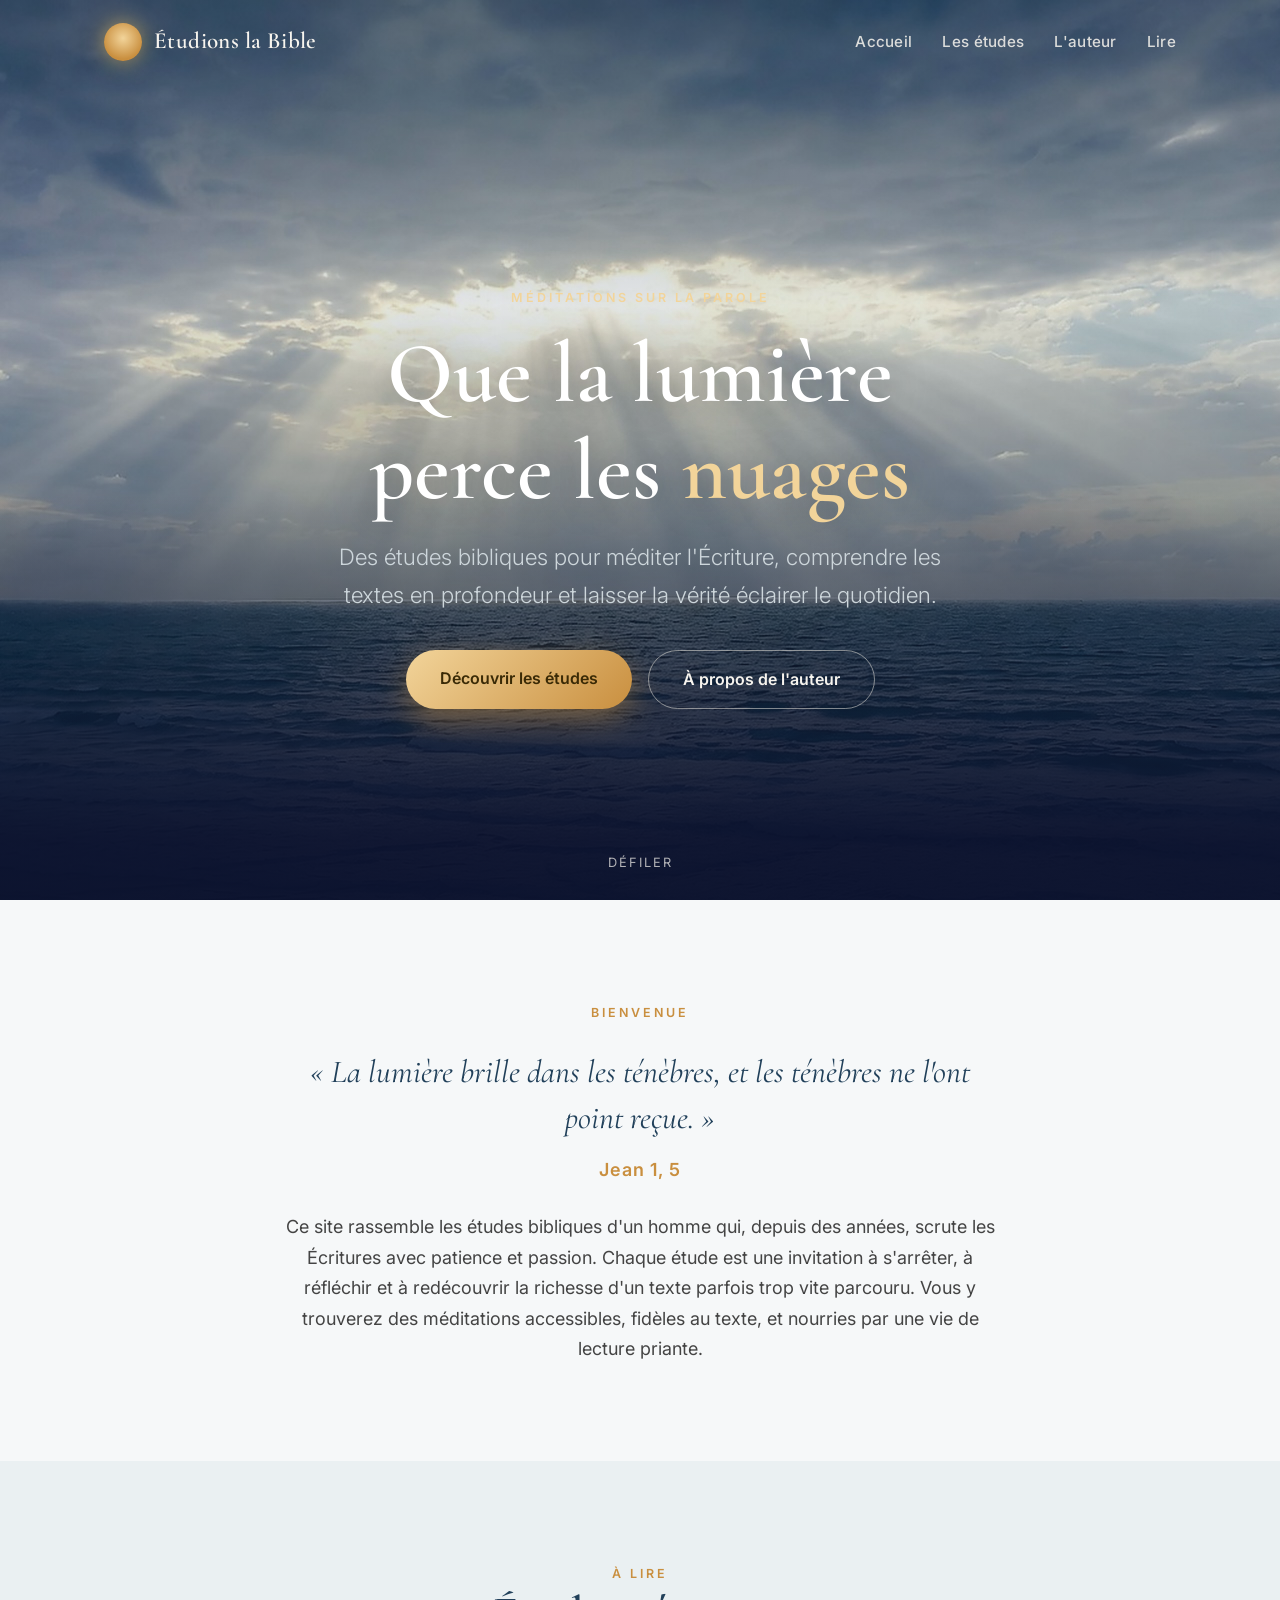
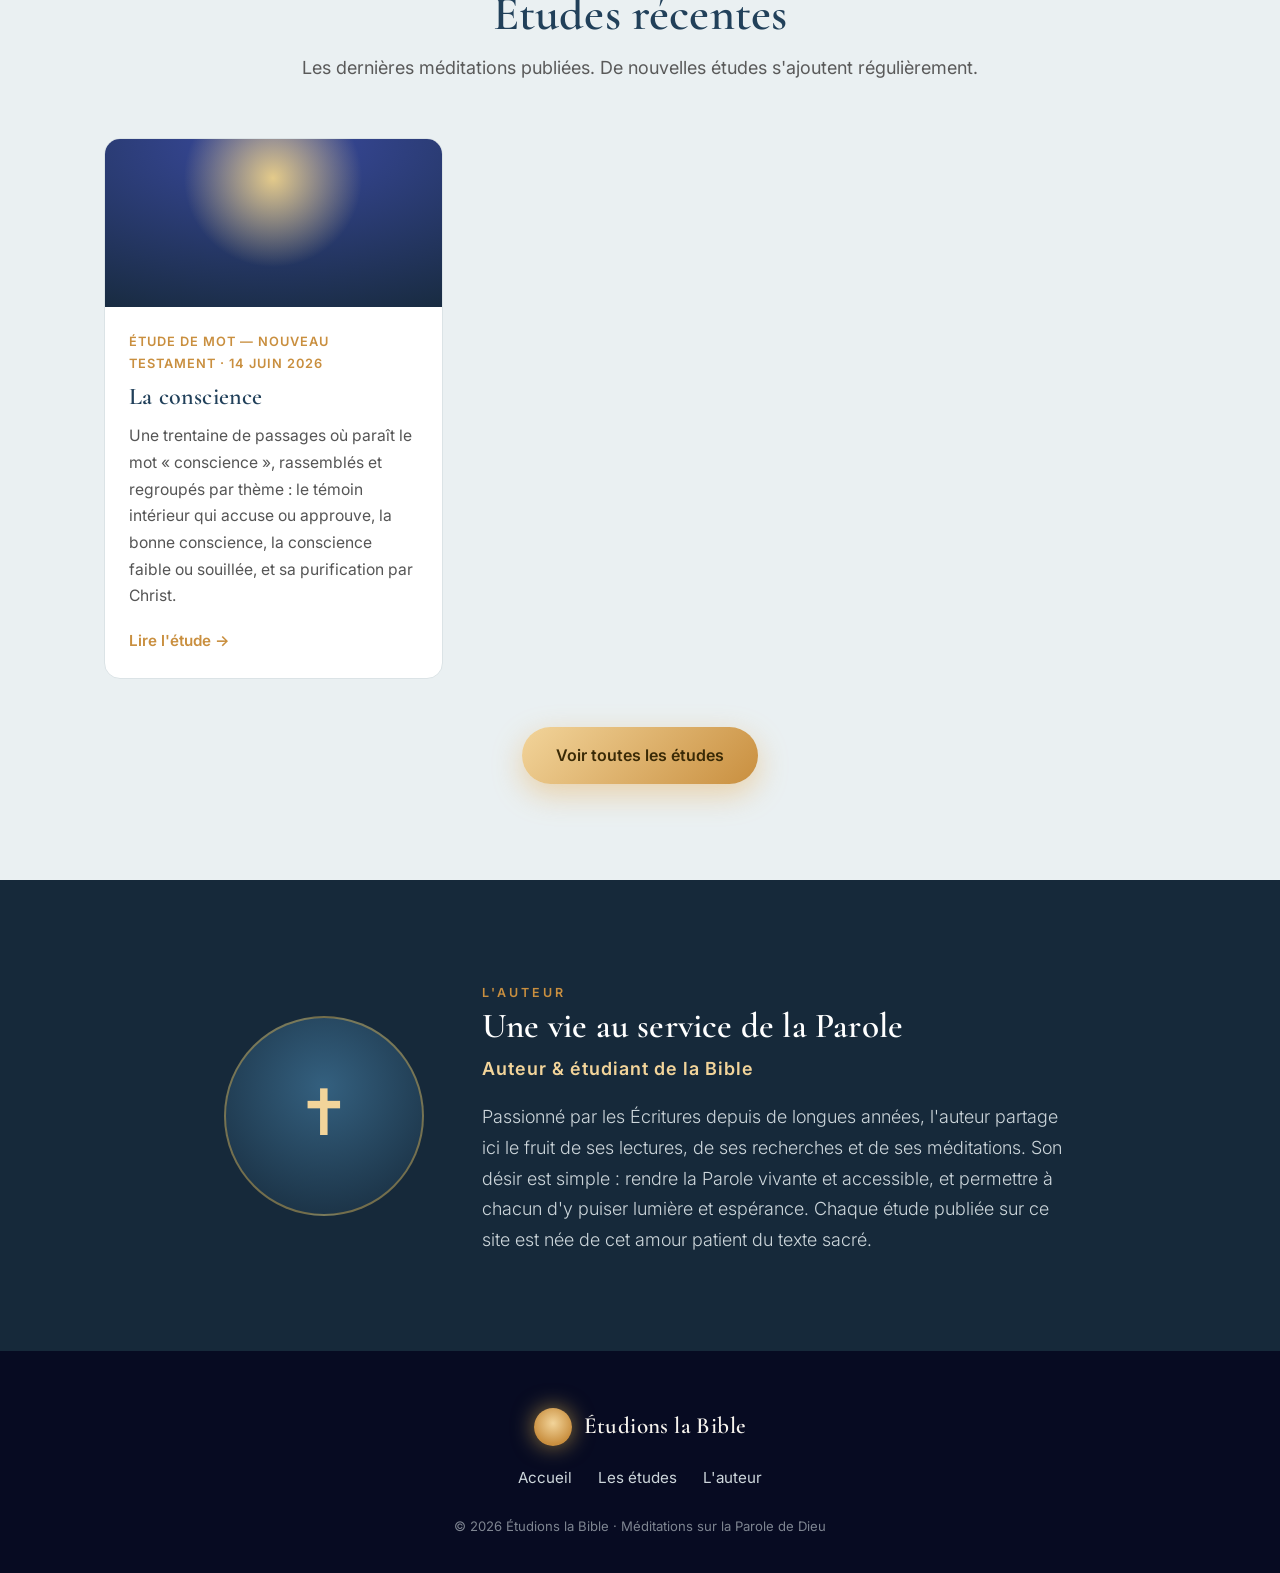
==== index.html @ 52a7e133 "Site Étudions la Bible" ====
<!DOCTYPE html>
<html lang="fr">
<head>
  <meta charset="UTF-8" />
  <meta name="viewport" content="width=device-width, initial-scale=1.0" />
  <title>Étudions la Bible — Études et méditations</title>
  <meta name="description" content="Études bibliques, méditations et réflexions sur la Parole de Dieu. Laissez la lumière de l'Écriture percer les nuages." />
  <link rel="preconnect" href="https://fonts.googleapis.com" />
  <link rel="preconnect" href="https://fonts.gstatic.com" crossorigin />
  <link href="https://fonts.googleapis.com/css2?family=Cormorant+Garamond:ital,wght@0,400;0,500;0,600;1,400;1,500&family=Inter:wght@300;400;500;600&display=swap" rel="stylesheet" />
  <link rel="stylesheet" href="styles.css" />
</head>
<body>

  <!-- ===================== EN-TÊTE ===================== -->
  <header class="site-header">
    <div class="wrap">
      <nav class="nav">
        <a class="brand" href="index.html">
          <span class="mark"></span>
          <span class="name">Étudions la Bible</span>
        </a>
        <div class="nav-links">
          <a href="index.html">Accueil</a>
          <a href="etudes.html">Les études</a>
          <a href="#auteur" class="hide-mobile">L'auteur</a>
          <a href="etudes.html">Lire</a>
        </div>
      </nav>
    </div>
  </header>

  <!-- ===================== HERO ===================== -->
  <section class="hero">
    <div class="rays">
      <span style="transform: rotate(-40deg)"></span>
      <span style="transform: rotate(-26deg)"></span>
      <span style="transform: rotate(-13deg)"></span>
      <span style="transform: rotate(0deg)"></span>
      <span style="transform: rotate(13deg)"></span>
      <span style="transform: rotate(26deg)"></span>
      <span style="transform: rotate(40deg)"></span>
    </div>
    <div class="sun"></div>
    <div class="clouds">
      <div class="cloud c3"></div>
      <div class="cloud c1"></div>
      <div class="cloud c2"></div>
      <div class="cloud c4"></div>
    </div>

    <div class="wrap hero-content">
      <span class="eyebrow">Méditations sur la Parole</span>
      <h1>Que la lumière<br />perce les <span class="accent">nuages</span></h1>
      <p class="lead">Des études bibliques pour méditer l'Écriture, comprendre les textes en profondeur et laisser la vérité éclairer le quotidien.</p>
      <div class="hero-actions">
        <a class="btn btn-gold" href="etudes.html">Découvrir les études</a>
        <a class="btn btn-ghost" href="#auteur">À propos de l'auteur</a>
      </div>
    </div>

    <div class="scroll-cue">défiler</div>
  </section>

  <!-- ===================== INTRODUCTION / VERSET ===================== -->
  <section class="block intro">
    <div class="wrap inner">
      <span class="eyebrow">Bienvenue</span>
      <p class="verse">« La lumière brille dans les ténèbres, et les ténèbres ne l'ont point reçue. »</p>
      <p class="verse-ref">Jean 1, 5</p>
      <p class="body">Ce site rassemble les études bibliques d'un homme qui, depuis des années, scrute les Écritures avec patience et passion. Chaque étude est une invitation à s'arrêter, à réfléchir et à redécouvrir la richesse d'un texte parfois trop vite parcouru. Vous y trouverez des méditations accessibles, fidèles au texte, et nourries par une vie de lecture priante.</p>
    </div>
  </section>

  <!-- ===================== ÉTUDES RÉCENTES ===================== -->
  <section class="block studies" id="etudes">
    <div class="wrap">
      <div class="head">
        <span class="eyebrow">À lire</span>
        <h2 class="section-title">Études récentes</h2>
        <p>Les dernières méditations publiées. De nouvelles études s'ajoutent régulièrement.</p>
      </div>
      <div class="grid" data-studies="3"></div>
      <div style="text-align:center; margin-top:48px;">
        <a class="btn btn-gold" href="etudes.html">Voir toutes les études</a>
      </div>
    </div>
  </section>

  <!-- ===================== AUTEUR ===================== -->
  <section class="block author" id="auteur">
    <div class="wrap inner">
      <div class="portrait">✝</div>
      <div>
        <span class="eyebrow">L'auteur</span>
        <h2>Une vie au service de la Parole</h2>
        <p class="role">Auteur &amp; étudiant de la Bible</p>
        <p>Passionné par les Écritures depuis de longues années, l'auteur partage ici le fruit de ses lectures, de ses recherches et de ses méditations. Son désir est simple : rendre la Parole vivante et accessible, et permettre à chacun d'y puiser lumière et espérance. Chaque étude publiée sur ce site est née de cet amour patient du texte sacré.</p>
      </div>
    </div>
  </section>

  <!-- ===================== PIED DE PAGE ===================== -->
  <footer class="site-footer">
    <div class="wrap">
      <a class="brand" href="index.html">
        <span class="mark"></span>
        <span class="name">Étudions la Bible</span>
      </a>
      <div class="links">
        <a href="index.html">Accueil</a>
        <a href="etudes.html">Les études</a>
        <a href="#auteur">L'auteur</a>
      </div>
      <p class="fine">© 2026 Étudions la Bible · Méditations sur la Parole de Dieu</p>
    </div>
  </footer>

  <script src="studies.js"></script>
</body>
</html>
---- styles.css ----
/* ============================================================
   Étudions la Bible — feuille de style partagée
   Palette : ciel indigo profond + rayons dorés
   ============================================================ */

:root {
  /* Palette « mer & lumière » — accordée à la photo du soleil perçant les nuages
     au-dessus de l'océan : ardoise marine, argent, or chaud, blancs aérés. */
  --indigo-deep: #16293a;   /* ardoise marine profonde (sections sombres) */
  --indigo: #21405a;        /* bleu ardoise (titres) */
  --indigo-soft: #34607f;   /* bleu mer plus clair (dégradés) */
  --gold: #e6b85c;
  --gold-soft: #f2d49a;
  --gold-warm: #c98f3f;
  --cream: #f7f4ee;
  --cream-dim: #cdd6db;     /* gris-bleu doux pour le texte sur fond sombre */
  --ink: #233240;          /* ardoise pour le texte courant */
  --paper: #f6f8f9;        /* blanc cassé frais */
  --paper-2: #eaf0f2;      /* gris-bleu pâle */
  --line: #dbe3e6;
  --shadow: rgba(22, 41, 58, 0.14);

  --serif: "Cormorant Garamond", Georgia, "Times New Roman", serif;
  --sans: "Inter", -apple-system, BlinkMacSystemFont, "Segoe UI", sans-serif;

  --maxw: 1120px;
  --radius: 16px;
}

* { box-sizing: border-box; margin: 0; padding: 0; }

html { scroll-behavior: smooth; }

body {
  font-family: var(--sans);
  color: var(--ink);
  background: var(--paper);
  line-height: 1.7;
  font-size: 18px;
  -webkit-font-smoothing: antialiased;
}

img { max-width: 100%; display: block; }
a { color: inherit; text-decoration: none; }

.wrap { width: 100%; max-width: var(--maxw); margin: 0 auto; padding: 0 24px; }

/* ---------- Typographie ---------- */
h1, h2, h3 { font-family: var(--serif); font-weight: 600; line-height: 1.12; letter-spacing: 0.2px; }
h2.section-title { font-size: clamp(2rem, 4vw, 3rem); color: var(--indigo); text-align: center; }
.eyebrow {
  font-family: var(--sans);
  text-transform: uppercase;
  letter-spacing: 3px;
  font-size: 0.78rem;
  font-weight: 600;
  color: var(--gold-warm);
}

/* ============================================================
   En-tête / Navigation
   ============================================================ */
.site-header {
  position: absolute; top: 0; left: 0; right: 0; z-index: 20;
}
.nav {
  display: flex; align-items: center; justify-content: space-between;
  padding: 22px 0;
}
.brand { display: flex; align-items: center; gap: 12px; color: var(--cream); }
.brand .mark {
  width: 38px; height: 38px; border-radius: 50%;
  background: radial-gradient(circle at 50% 40%, var(--gold-soft), var(--gold-warm) 70%);
  box-shadow: 0 0 22px rgba(245, 196, 81, 0.6);
  flex: none;
}
.brand .name { font-family: var(--serif); font-size: 1.45rem; font-weight: 600; letter-spacing: 0.4px; }
.nav-links { display: flex; gap: 30px; align-items: center; }
.nav-links a {
  color: var(--cream); font-size: 0.95rem; font-weight: 500; letter-spacing: 0.3px;
  opacity: 0.85; transition: opacity .2s, color .2s;
}
.nav-links a:hover { opacity: 1; color: var(--gold-soft); }

/* internal pages get a solid header */
.site-header.solid { position: relative; background: var(--indigo-deep); }
.site-header.solid .brand,
.site-header.solid .nav-links a { color: var(--cream); }

/* ============================================================
   HERO — soleil perçant les nuages
   ============================================================ */
.hero {
  position: relative;
  min-height: 100vh;
  display: flex;
  align-items: center;
  overflow: hidden;
  /* Photo du hero. L'ordre des couches compte (la 1re est au-dessus) :
       1) un voile dégradé pour la lisibilité du texte ;
       2) VOTRE image locale "assets/hero.jpg" — déposez-y votre photo et elle
          remplacera automatiquement celle d'en dessous, sans toucher au code ;
       3) photo de repli : « Sunlight beams through clouds over the ocean »,
          Hennie Stander / Unsplash (proche de votre image), visible tant que
          assets/hero.jpg n'existe pas. */
  background-image:
    linear-gradient(to bottom,
      rgba(22,41,58,0.45) 0%, rgba(22,41,58,0.12) 34%,
      rgba(22,41,58,0.50) 68%, rgba(22,41,58,0.90) 100%),
    url("assets/hero.jpg"),
    url("https://images.unsplash.com/photo-1742941771749-1b7e0bbcd7f8?q=80&w=2400&auto=format&fit=crop");
  background-size: cover, cover, cover;
  background-position: center 42%;
  background-repeat: no-repeat;
  background-color: var(--indigo-deep); /* repli ultime si rien ne charge */
}

/* Le hero affiche maintenant une vraie photo : on masque le décor dessiné
   (soleil, rayons et nuages SVG). Supprimez ces lignes pour les réafficher. */
.hero .sun,
.hero .rays,
.hero .clouds { display: none; }

/* glow of the sun */
.hero .sun {
  position: absolute;
  top: 12%; left: 50%;
  width: 220px; height: 220px;
  transform: translateX(-50%);
  border-radius: 50%;
  background: radial-gradient(circle, #fff7e0 0%, var(--gold-soft) 30%, rgba(245,196,81,0.0) 70%);
  box-shadow: 0 0 120px 60px rgba(245, 196, 81, 0.45);
  filter: blur(2px);
  animation: sunPulse 7s ease-in-out infinite;
  z-index: 2;
}
@keyframes sunPulse {
  0%, 100% { opacity: 0.92; transform: translateX(-50%) scale(1); }
  50%      { opacity: 1;    transform: translateX(-50%) scale(1.05); }
}

/* light rays */
.hero .rays {
  position: absolute;
  top: -10%; left: 50%;
  width: 1400px; height: 1400px;
  transform: translateX(-50%);
  z-index: 1;
  pointer-events: none;
  opacity: 0.55;
  animation: raysTurn 90s linear infinite, raysBreathe 8s ease-in-out infinite;
  transform-origin: 50% 18%;
}
.hero .rays span {
  position: absolute;
  top: 18%; left: 50%;
  width: 120px; height: 900px;
  background: linear-gradient(to bottom, rgba(247, 217, 138, 0.55), rgba(247, 217, 138, 0));
  transform-origin: top center;
  clip-path: polygon(42% 0, 58% 0, 100% 100%, 0% 100%);
}
@keyframes raysTurn   { to { transform: translateX(-50%) rotate(360deg); } }
@keyframes raysBreathe{ 0%,100%{ opacity:.45 } 50%{ opacity:.65 } }

/* cloud layers */
.hero .clouds { position: absolute; inset: 0; z-index: 3; pointer-events: none; }
.hero .cloud {
  position: absolute;
  background: radial-gradient(closest-side, rgba(28, 38, 92, 0.95), rgba(20, 28, 74, 0.65) 70%, rgba(20,28,74,0));
  filter: blur(6px);
  border-radius: 50%;
}
.cloud.c1 { width: 620px; height: 220px; top: 20%; left: -6%;  animation: drift1 26s ease-in-out infinite; }
.cloud.c2 { width: 760px; height: 260px; top: 30%; right: -10%; animation: drift2 32s ease-in-out infinite; }
.cloud.c3 { width: 520px; height: 200px; top: 8%;  right: 12%;  opacity: .8; animation: drift1 30s ease-in-out infinite reverse; }
.cloud.c4 { width: 900px; height: 320px; bottom: -8%; left: 50%; transform: translateX(-50%);
            background: radial-gradient(closest-side, rgba(12, 18, 52, 1), rgba(12,18,52,0)); }
@keyframes drift1 { 0%,100%{ transform: translateX(0) } 50%{ transform: translateX(40px) } }
@keyframes drift2 { 0%,100%{ transform: translateX(0) } 50%{ transform: translateX(-46px) } }

/* bottom fade for legibility */
.hero::after {
  content: ""; position: absolute; left: 0; right: 0; bottom: 0; height: 45%;
  background: linear-gradient(to bottom, rgba(10,15,44,0), rgba(10,15,44,0.85) 85%);
  z-index: 4;
}

.hero-content {
  position: relative; z-index: 10;
  text-align: center;
  color: var(--cream);
  width: 100%;
  padding-top: 90px;
}
.hero-content .eyebrow { color: var(--gold-soft); display: inline-block; margin-bottom: 18px; }
.hero-content h1 {
  font-size: clamp(2.8rem, 7vw, 5.4rem);
  color: #fff;
  text-shadow: 0 2px 40px rgba(0,0,0,0.35);
  margin-bottom: 18px;
}
.hero-content h1 .accent { color: var(--gold-soft); }
.hero-content .lead {
  font-size: clamp(1.05rem, 2.2vw, 1.4rem);
  max-width: 640px; margin: 0 auto 36px;
  color: var(--cream-dim);
  font-weight: 300;
}

.btn {
  display: inline-block;
  font-family: var(--sans); font-weight: 600; font-size: 1rem;
  padding: 15px 34px; border-radius: 999px;
  cursor: pointer; border: none; transition: transform .2s, box-shadow .2s;
}
.btn-gold {
  background: linear-gradient(135deg, var(--gold-soft), var(--gold-warm));
  color: #3a2a06;
  box-shadow: 0 10px 30px rgba(233, 162, 59, 0.4);
}
.btn-gold:hover { transform: translateY(-2px); box-shadow: 0 14px 36px rgba(233, 162, 59, 0.55); }
.btn-ghost { background: transparent; color: var(--cream); border: 1.5px solid rgba(246,241,231,0.5); }
.btn-ghost:hover { border-color: var(--gold-soft); color: var(--gold-soft); }
.hero-actions { display: flex; gap: 16px; justify-content: center; flex-wrap: wrap; }

.scroll-cue {
  position: absolute; bottom: 26px; left: 50%; transform: translateX(-50%);
  z-index: 10; color: var(--cream); opacity: .7; font-size: .8rem; letter-spacing: 2px;
  text-transform: uppercase; animation: bob 2.4s ease-in-out infinite;
}
@keyframes bob { 0%,100%{ transform: translateX(-50%) translateY(0) } 50%{ transform: translateX(-50%) translateY(8px) } }

/* ============================================================
   Sections de contenu
   ============================================================ */
section.block { padding: 96px 0; }
.intro { background: var(--paper); }
.intro .inner { max-width: 760px; margin: 0 auto; text-align: center; }
.intro p.verse {
  font-family: var(--serif); font-size: clamp(1.4rem, 3vw, 2rem); font-style: italic;
  color: var(--indigo); line-height: 1.45; margin: 22px 0 14px;
}
.intro p.verse-ref { color: var(--gold-warm); font-weight: 600; letter-spacing: 1px; }
.intro p.body { color: #444; margin-top: 26px; }

/* études — grille */
.studies { background: var(--paper-2); }
.studies .head { text-align: center; margin-bottom: 54px; }
.studies .head p { color: #5a5a5a; margin-top: 12px; }
.grid {
  display: grid; grid-template-columns: repeat(auto-fill, minmax(320px, 1fr)); gap: 28px;
}
.card {
  background: #fff; border: 1px solid var(--line); border-radius: var(--radius);
  overflow: hidden; display: flex; flex-direction: column;
  transition: transform .25s, box-shadow .25s;
}
.card:hover { transform: translateY(-6px); box-shadow: 0 18px 40px var(--shadow); }
.card .thumb {
  height: 168px; position: relative; overflow: hidden;
  background: radial-gradient(120% 120% at 50% 0%, #3a4aa0, var(--indigo-deep));
}
.card .thumb .glow {
  position: absolute; top: -30%; left: 50%; transform: translateX(-50%);
  width: 180px; height: 180px; border-radius: 50%;
  background: radial-gradient(circle, rgba(247,217,138,.9), rgba(247,217,138,0) 70%);
}
.card .body { padding: 24px; display: flex; flex-direction: column; flex: 1; }
.card .meta { font-size: .8rem; color: var(--gold-warm); font-weight: 600; letter-spacing: 1px; text-transform: uppercase; }
.card h3 { font-size: 1.5rem; color: var(--indigo); margin: 10px 0 12px; }
.card p { color: #555; font-size: .98rem; flex: 1; }
.card .more { margin-top: 18px; color: var(--gold-warm); font-weight: 600; font-size: .95rem; }
.card .more::after { content: " →"; }

/* auteur */
.author { background: var(--indigo-deep); color: var(--cream); }
.author .inner { display: grid; grid-template-columns: 220px 1fr; gap: 48px; align-items: center; max-width: 900px; margin: 0 auto; }
.author .portrait {
  width: 200px; height: 200px; border-radius: 50%; justify-self: center;
  background: radial-gradient(circle at 50% 35%, var(--indigo-soft), var(--indigo-deep));
  border: 2px solid rgba(245,196,81,0.4);
  display: flex; align-items: center; justify-content: center;
  font-family: var(--serif); font-size: 4rem; color: var(--gold-soft);
}
.author h2 { color: #fff; font-size: 2.2rem; margin-bottom: 8px; }
.author .role { color: var(--gold-soft); font-weight: 600; letter-spacing: 1px; margin-bottom: 18px; }
.author p { color: var(--cream-dim); font-weight: 300; }

/* ============================================================
   Page liste des études
   ============================================================ */
.page-hero {
  background: linear-gradient(160deg, var(--indigo-soft), var(--indigo-deep));
  color: var(--cream); text-align: center; padding: 84px 0 72px;
}
.page-hero h1 { color: #fff; font-size: clamp(2.4rem, 5vw, 3.6rem); }
.page-hero p { color: var(--cream-dim); max-width: 620px; margin: 16px auto 0; font-weight: 300; }
.studies-list { padding: 72px 0 96px; background: var(--paper); }

/* ============================================================
   Page article
   ============================================================ */
.article-hero { background: var(--indigo-deep); color: var(--cream); padding: 96px 0 64px; text-align: center; }
.article-hero .eyebrow { color: var(--gold-soft); }
.article-hero h1 { color: #fff; font-size: clamp(2.2rem, 5vw, 3.4rem); max-width: 820px; margin: 16px auto 18px; }
.article-hero .meta { color: var(--cream-dim); font-size: .95rem; letter-spacing: 1px; }
.article-body { padding: 64px 0 96px; background: var(--paper); }
.article-body .inner { max-width: 720px; margin: 0 auto; }
.article-body p { margin-bottom: 24px; color: #2e2e35; font-size: 1.12rem; }
.article-body h2 { color: var(--indigo); font-size: 1.9rem; margin: 40px 0 16px; }
.article-body h3 { color: var(--indigo); font-size: 1.4rem; margin: 30px 0 12px; }
.article-body blockquote {
  border-left: 4px solid var(--gold-warm); padding: 8px 0 8px 26px; margin: 30px 0;
  font-family: var(--serif); font-style: italic; font-size: 1.5rem; color: var(--indigo); line-height: 1.4;
}
.article-body blockquote .ref { display: block; font-family: var(--sans); font-style: normal; font-size: .85rem; color: var(--gold-warm); font-weight: 600; letter-spacing: 1px; margin-top: 10px; text-transform: uppercase; }
.back-link { display: inline-block; margin-bottom: 30px; color: var(--gold-warm); font-weight: 600; }
.back-link::before { content: "← "; }

/* Liste de références (concordance) dans une étude */
.article-body .ref-list { list-style: none; margin: 6px 0 30px; padding: 0; }
.article-body .ref-list li {
  padding: 12px 0; border-bottom: 1px solid var(--line);
  display: flex; gap: 16px; align-items: baseline;
}
.article-body .ref-list li:last-child { border-bottom: none; }
.article-body .ref-list .r {
  flex: none; min-width: 116px; color: var(--gold-warm); font-weight: 700;
  font-family: var(--sans); font-size: .92rem; letter-spacing: .3px;
}
.article-body .ref-list .t { color: #2e2e35; font-size: 1.06rem; line-height: 1.5; }
@media (max-width: 600px) {
  .article-body .ref-list li { flex-direction: column; gap: 2px; }
  .article-body .ref-list .r { min-width: 0; }
}

/* ============================================================
   Pied de page
   ============================================================ */
.site-footer { background: #070b22; color: var(--cream-dim); padding: 56px 0 36px; text-align: center; }
.site-footer .brand { justify-content: center; color: var(--cream); margin-bottom: 18px; }
.site-footer .links { display: flex; gap: 26px; justify-content: center; margin-bottom: 24px; flex-wrap: wrap; }
.site-footer .links a { color: var(--cream-dim); font-size: .95rem; }
.site-footer .links a:hover { color: var(--gold-soft); }
.site-footer .fine { font-size: .82rem; opacity: .6; }

/* ============================================================
   Responsive
   ============================================================ */
@media (max-width: 760px) {
  .nav-links { gap: 18px; }
  .nav-links a.hide-mobile { display: none; }
  .author .inner { grid-template-columns: 1fr; text-align: center; }
  .author .portrait { margin-bottom: 8px; }
  section.block { padding: 70px 0; }
}
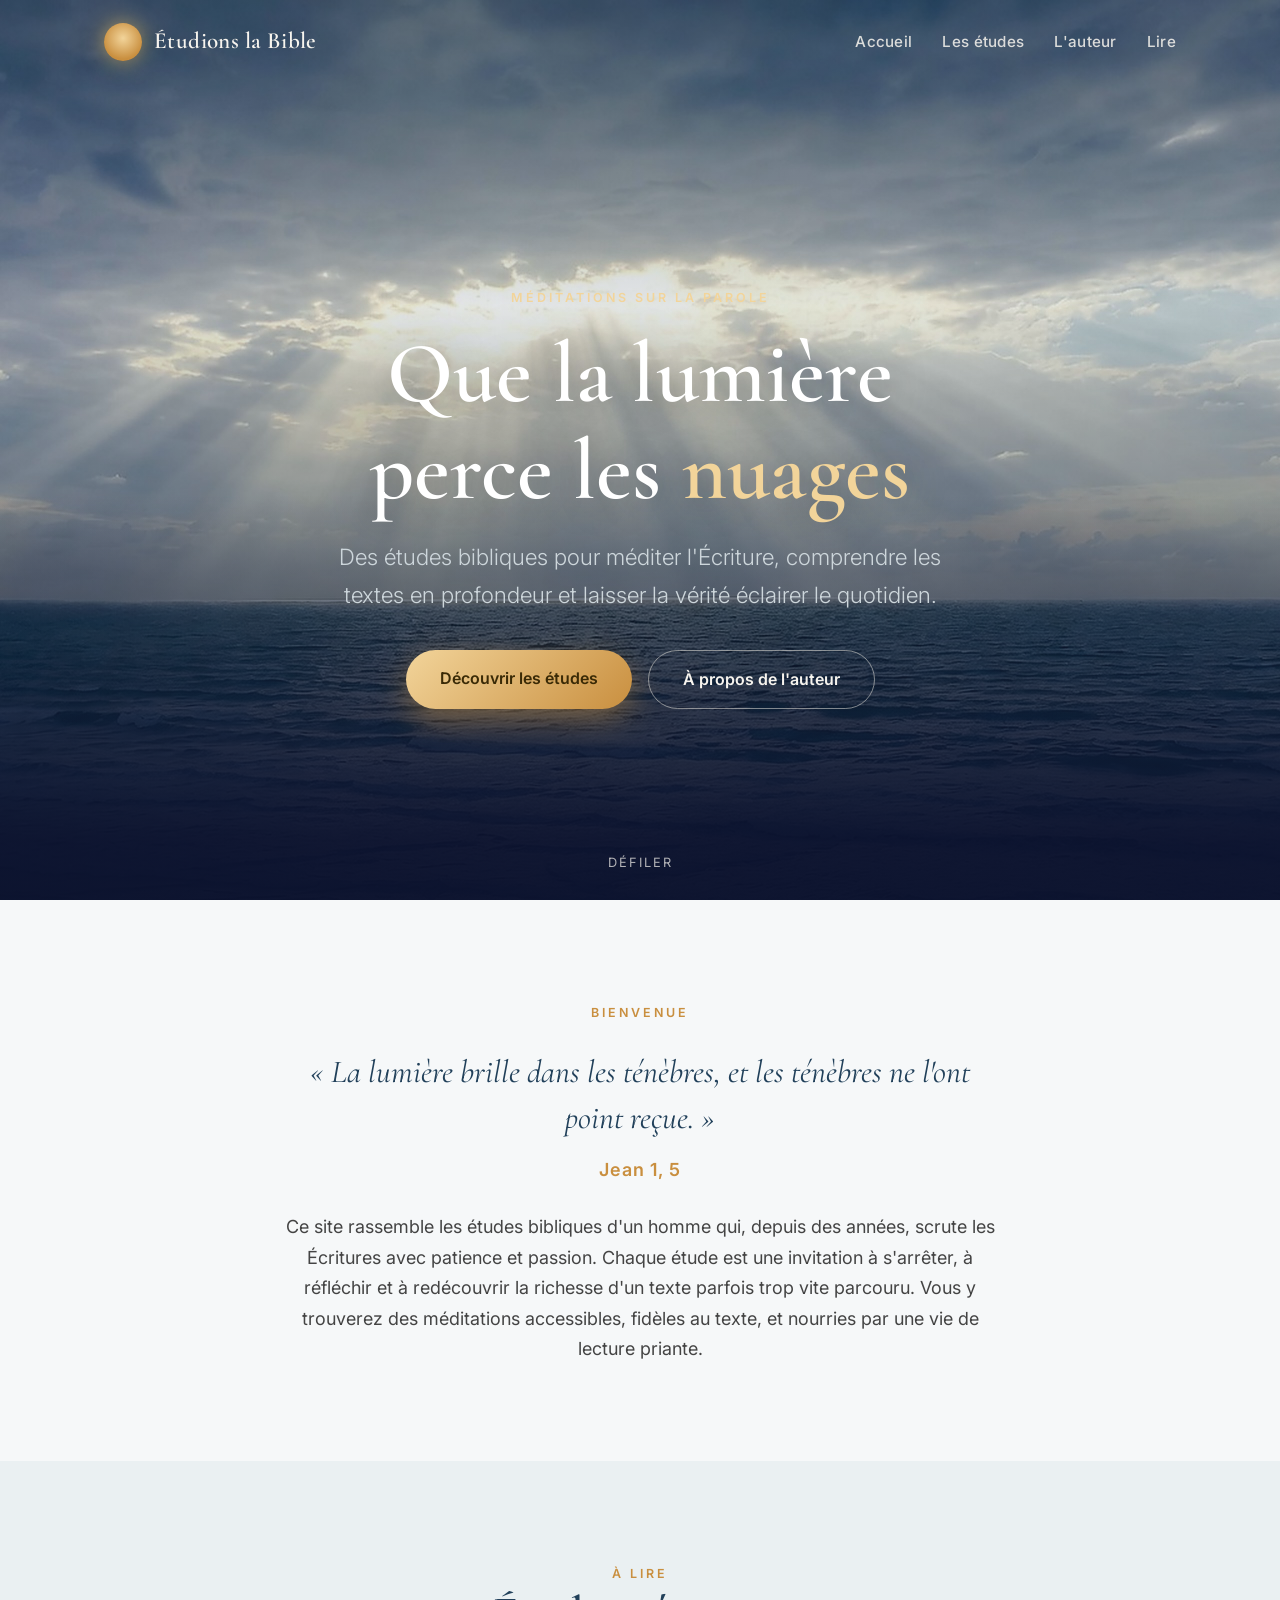
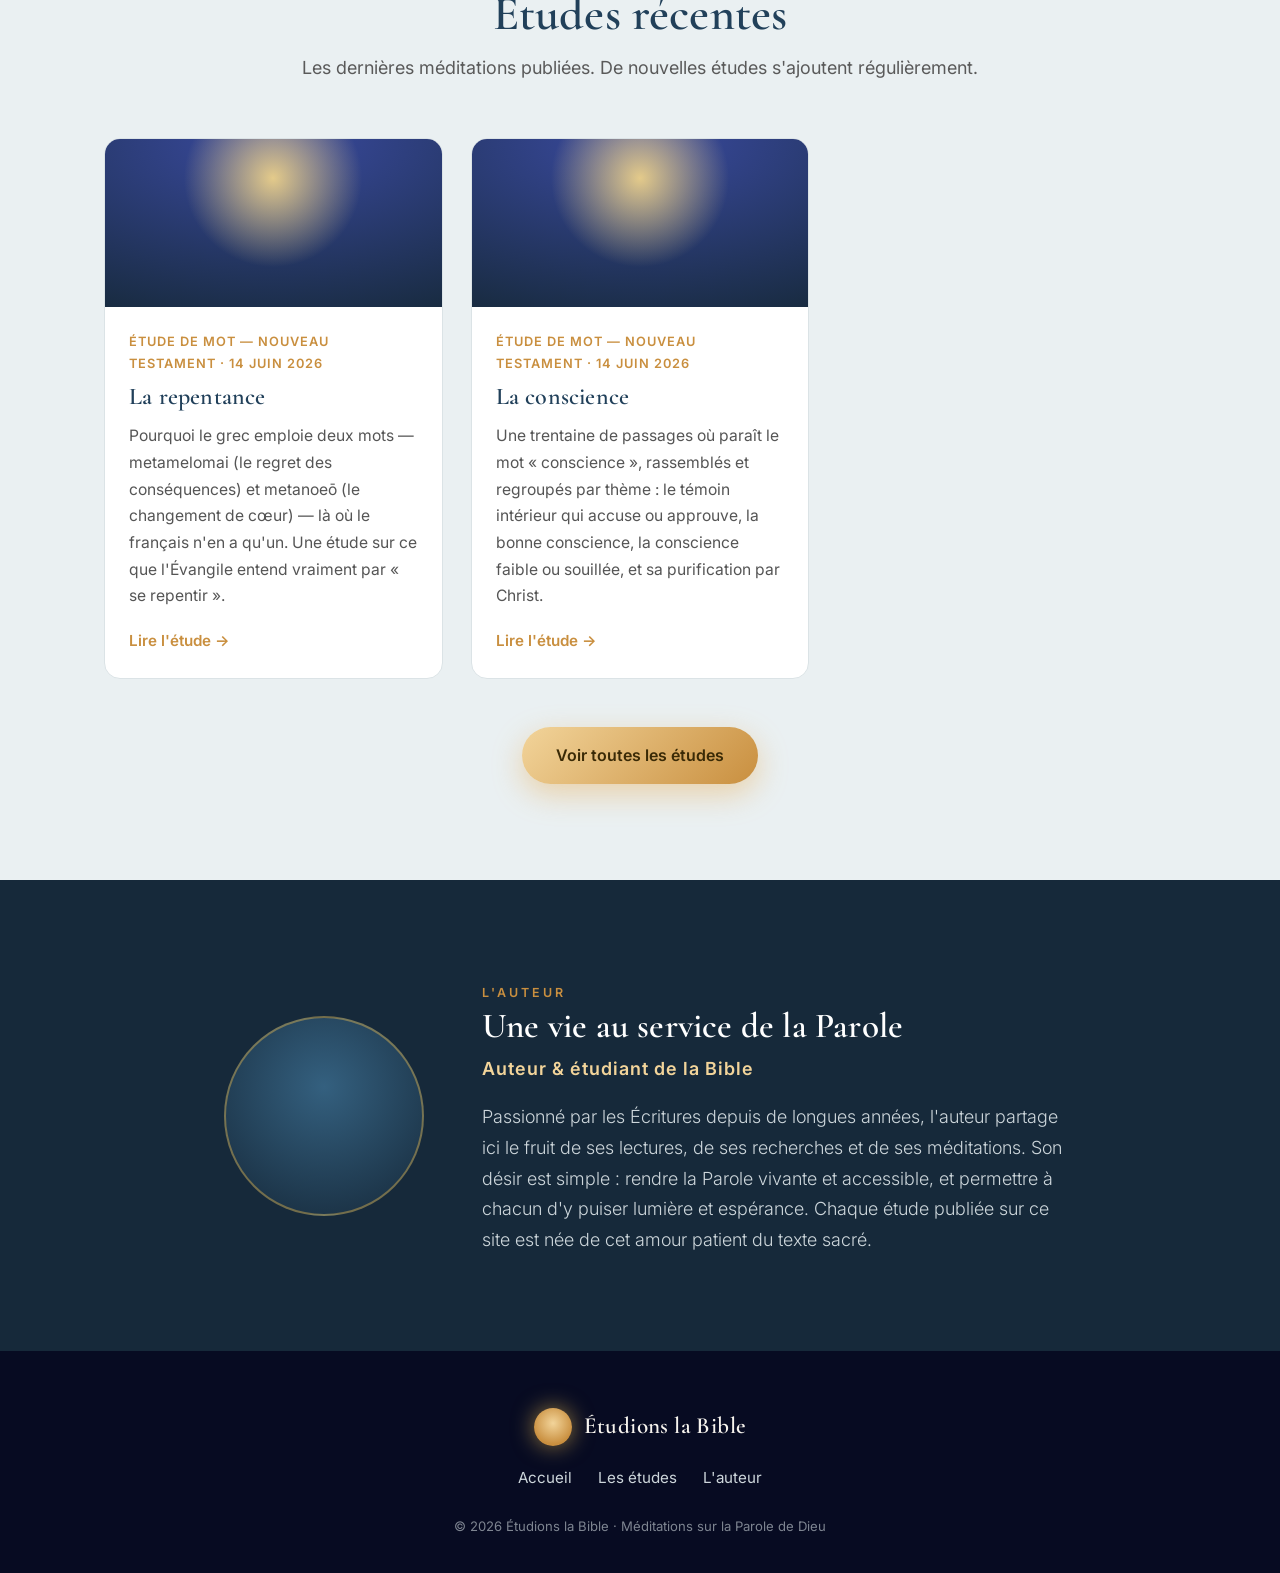
==== commit d59abf17: "Ajout de l'étude La repentance + retrait du symbole de croix" ====
--- a/index.html
+++ b/index.html
@@ -90,7 +90,7 @@
   <!-- ===================== AUTEUR ===================== -->
   <section class="block author" id="auteur">
     <div class="wrap inner">
-      <div class="portrait">✝</div>
+      <div class="portrait" aria-hidden="true"></div>
       <div>
         <span class="eyebrow">L'auteur</span>
         <h2>Une vie au service de la Parole</h2>
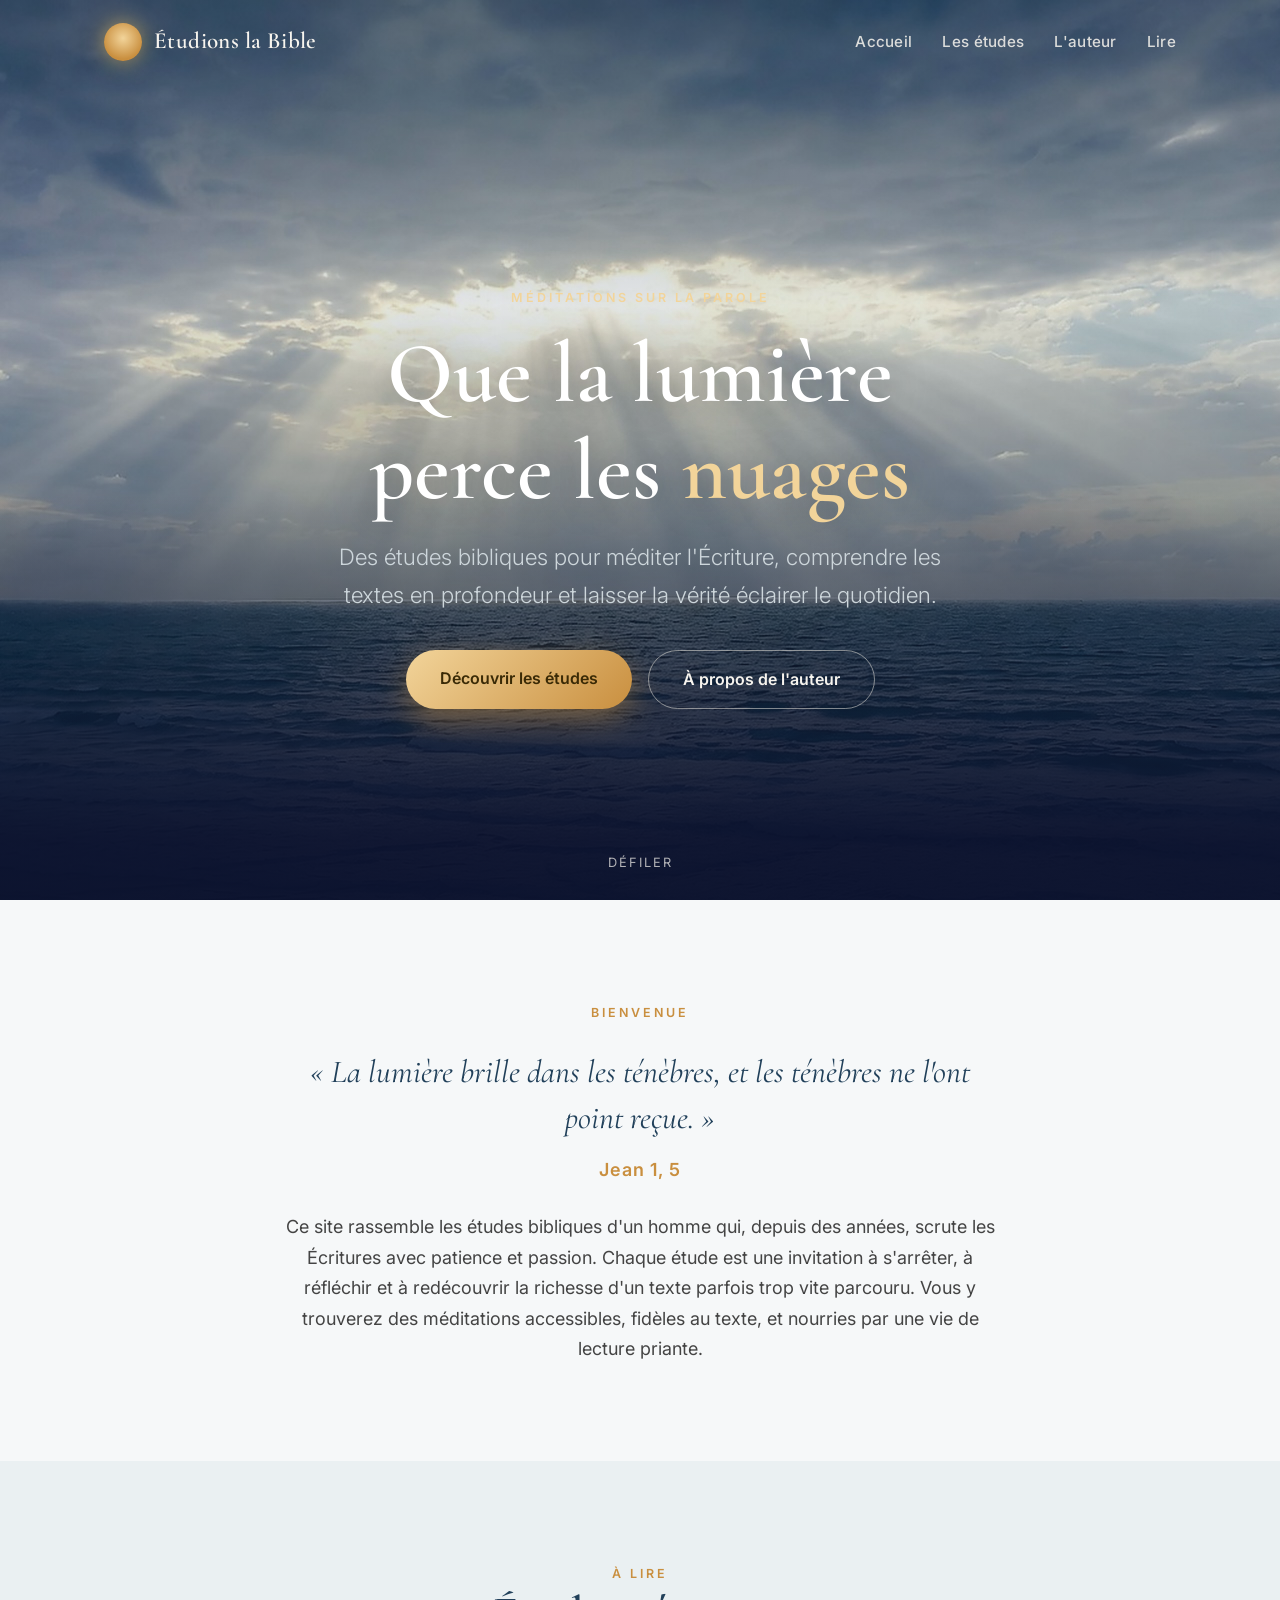
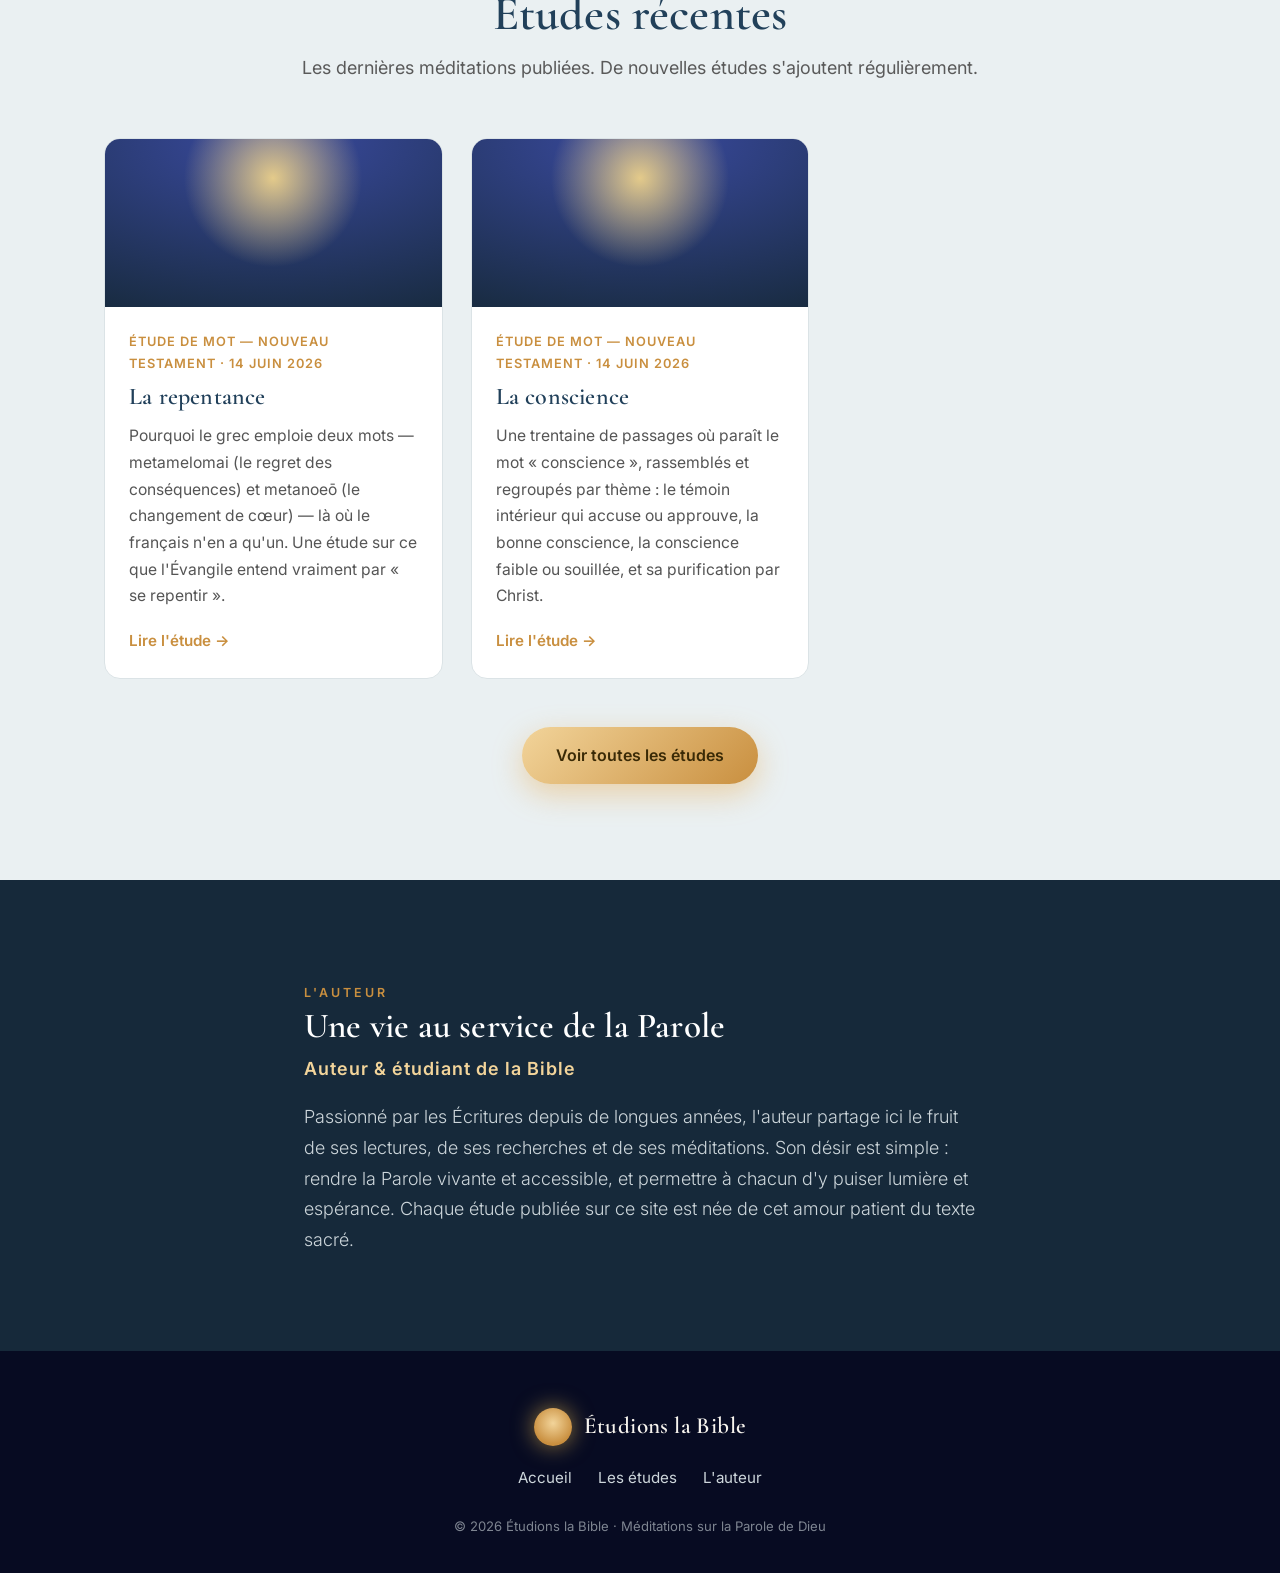
==== commit 3843115b: "Ajout étude La repentance, retrait croix et cercle auteur" ====
--- a/index.html
+++ b/index.html
@@ -90,7 +90,6 @@
   <!-- ===================== AUTEUR ===================== -->
   <section class="block author" id="auteur">
     <div class="wrap inner">
-      <div class="portrait" aria-hidden="true"></div>
       <div>
         <span class="eyebrow">L'auteur</span>
         <h2>Une vie au service de la Parole</h2>
--- a/styles.css
+++ b/styles.css
@@ -274,7 +274,7 @@
 
 /* auteur */
 .author { background: var(--indigo-deep); color: var(--cream); }
-.author .inner { display: grid; grid-template-columns: 220px 1fr; gap: 48px; align-items: center; max-width: 900px; margin: 0 auto; }
+.author .inner { max-width: 720px; margin: 0 auto; }
 .author .portrait {
   width: 200px; height: 200px; border-radius: 50%; justify-self: center;
   background: radial-gradient(circle at 50% 35%, var(--indigo-soft), var(--indigo-deep));
